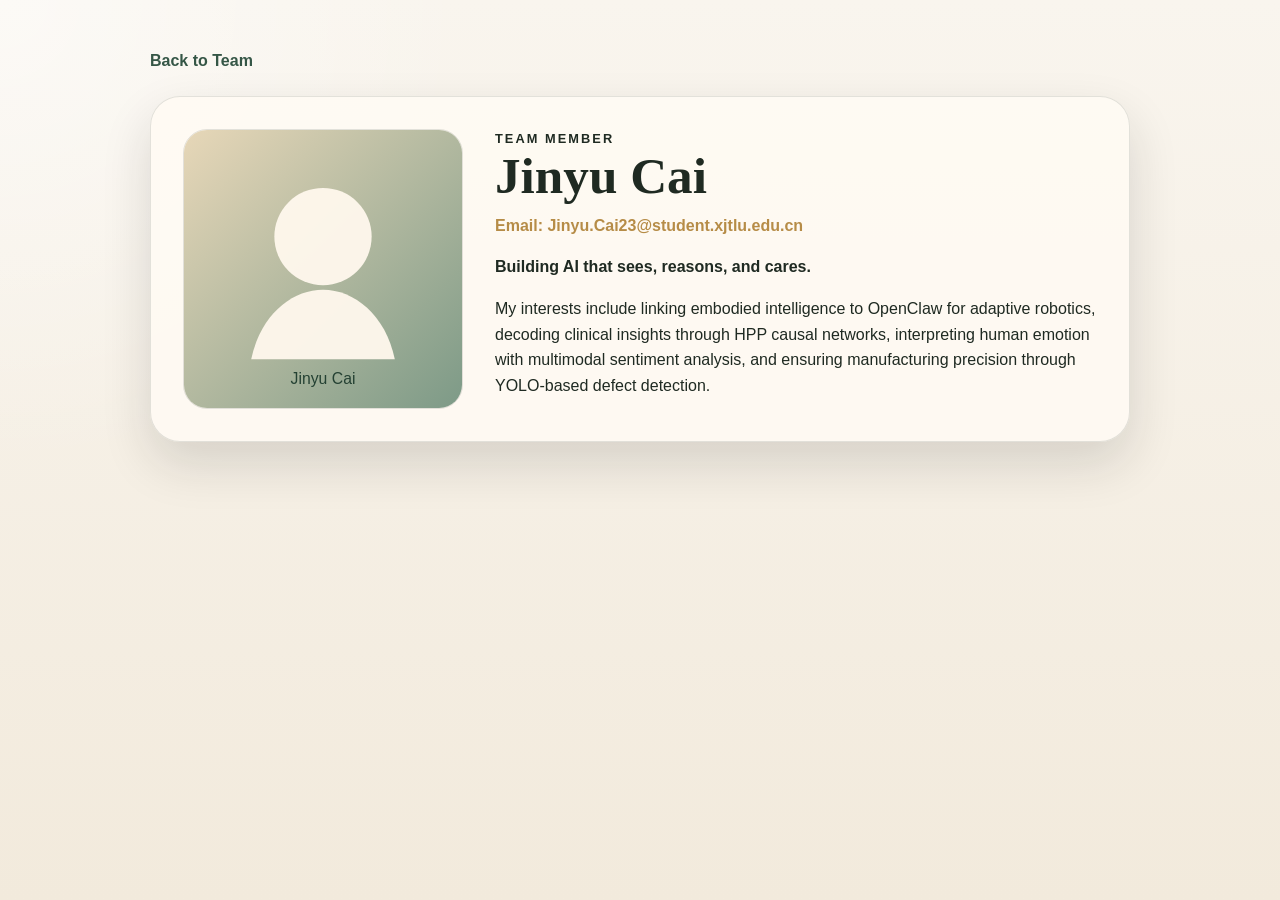
==== member-1.html @ c582700a "Update team profiles and AI section" ====
<!DOCTYPE html>
<html lang="en">
<head>
    <meta charset="UTF-8">
    <meta name="viewport" content="width=device-width, initial-scale=1.0">
    <title>Member 1 - Suzhou Garden Odyssey</title>
    <link rel="stylesheet" href="style.css">
</head>
<body class="detail-page">
    <main class="detail-shell">
        <a class="back-link" href="index.html#team">Back to Team</a>
        <section class="detail-card">
            <img class="detail-photo" src="images/jinyu-cai.svg" alt="Jinyu Cai">
            <div class="detail-copy">
                <p class="section-kicker">Team Member</p>
                <h1>Jinyu Cai</h1>
                <p class="detail-email">Email: Jinyu.Cai23@student.xjtlu.edu.cn</p>
                <p>
                    <strong>Building AI that sees, reasons, and cares.</strong>
                </p>
                <p>
                    My interests include linking embodied intelligence to OpenClaw for adaptive
                    robotics, decoding clinical insights through HPP causal networks, interpreting
                    human emotion with multimodal sentiment analysis, and ensuring manufacturing
                    precision through YOLO-based defect detection.
                </p>
            </div>
        </section>
    </main>
</body>
</html>
---- style.css ----
:root {
    --ink: #1f2a22;
    --muted: #5e675f;
    --paper: #f7f2e8;
    --paper-deep: #efe5d1;
    --jade: #355646;
    --jade-soft: #6e8b74;
    --gold: #b68c47;
    --line: rgba(31, 42, 34, 0.12);
    --shadow: 0 22px 50px rgba(25, 30, 26, 0.14);
}

* {
    box-sizing: border-box;
}

html {
    scroll-behavior: smooth;
}

body {
    margin: 0;
    font-family: "Segoe UI", "Helvetica Neue", Arial, sans-serif;
    color: var(--ink);
    background:
        radial-gradient(circle at top left, rgba(255, 255, 255, 0.5), transparent 30%),
        linear-gradient(180deg, #f9f5ee 0%, #f2eadc 100%);
    line-height: 1.6;
}

a {
    color: inherit;
    text-decoration: none;
}

.hero {
    min-height: 100vh;
    padding: 1.5rem clamp(1.2rem, 3vw, 3rem) 3rem;
    background:
        linear-gradient(180deg, rgba(19, 28, 24, 0.32), rgba(19, 28, 24, 0.56)),
        url("caption.jpg") center/cover no-repeat;
    color: #fffaf1;
    display: flex;
    flex-direction: column;
}

.site-nav {
    display: flex;
    align-items: center;
    justify-content: space-between;
    gap: 1rem;
    padding: 0.6rem 0;
}

.brand {
    font-family: Georgia, "Times New Roman", serif;
    font-size: 1.15rem;
    letter-spacing: 0.08em;
    text-transform: uppercase;
}

.nav-links {
    display: flex;
    flex-wrap: wrap;
    gap: 1rem;
    font-size: 0.95rem;
}

.nav-links a {
    padding-bottom: 0.2rem;
    border-bottom: 1px solid transparent;
}

.nav-links a:hover,
.nav-links a:focus-visible {
    border-color: rgba(255, 250, 241, 0.8);
}

.hero-content {
    max-width: 760px;
    margin: auto 0;
    padding: 5rem 0 3rem;
}

.eyebrow,
.section-kicker,
.persona-label {
    margin: 0 0 0.75rem;
    text-transform: uppercase;
    letter-spacing: 0.16em;
    font-size: 0.8rem;
    font-weight: 700;
}

.hero h1 {
    margin: 0;
    font-family: Georgia, "Times New Roman", serif;
    font-size: clamp(3rem, 7vw, 5.8rem);
    line-height: 0.95;
    max-width: 9ch;
}

.hero-subtitle {
    margin: 1.5rem 0 0;
    max-width: 38rem;
    font-size: clamp(1.05rem, 2vw, 1.3rem);
    color: rgba(255, 250, 241, 0.92);
}

.hero-button {
    display: inline-block;
    margin-top: 2rem;
    padding: 0.95rem 1.4rem;
    background: rgba(255, 250, 241, 0.92);
    color: var(--jade);
    border-radius: 999px;
    font-weight: 700;
    box-shadow: 0 10px 30px rgba(17, 24, 21, 0.2);
}

.section {
    width: min(1120px, calc(100% - 2.4rem));
    margin: 0 auto;
    padding: 5.5rem 0;
}

.section-heading {
    margin-bottom: 2rem;
}

.section-heading h2 {
    margin: 0;
    font-family: Georgia, "Times New Roman", serif;
    font-size: clamp(2rem, 4vw, 3rem);
    line-height: 1.05;
}

.section-note {
    max-width: 42rem;
    margin: 0.9rem 0 0;
    color: var(--muted);
}

.overview-grid,
.team-grid,
.persona-grid {
    display: grid;
    gap: 1.4rem;
}

.overview-grid {
    grid-template-columns: repeat(auto-fit, minmax(220px, 1fr));
}

.team-grid {
    grid-template-columns: repeat(auto-fit, minmax(220px, 1fr));
}

.persona-grid {
    grid-template-columns: repeat(auto-fit, minmax(320px, 1fr));
}

.info-card,
.team-card,
.persona-card,
.ai-card {
    background: rgba(255, 251, 244, 0.78);
    backdrop-filter: blur(8px);
    border: 1px solid var(--line);
    border-radius: 28px;
    box-shadow: var(--shadow);
}

.info-card {
    padding: 1.6rem;
}

.info-card h3,
.team-card h3,
.persona-card h3 {
    margin: 0 0 0.6rem;
    font-family: Georgia, "Times New Roman", serif;
    font-size: 1.5rem;
}

.team-section,
.ai-section {
    position: relative;
}

.team-section::before,
.ai-section::before {
    content: "";
    position: absolute;
    inset: 1.4rem 0 1.4rem;
    background: linear-gradient(135deg, rgba(182, 140, 71, 0.08), rgba(53, 86, 70, 0.1));
    border-radius: 36px;
    z-index: -1;
}

.team-card {
    padding: 1.5rem;
}

.team-card-link {
    color: inherit;
    display: block;
}

.team-card-link:hover .team-card,
.team-card-link:focus-visible .team-card {
    transform: translateY(-4px);
    box-shadow: 0 26px 55px rgba(25, 30, 26, 0.18);
}

.member-photo {
    width: 100%;
    aspect-ratio: 1 / 1;
    margin-bottom: 1.2rem;
    border-radius: 22px;
    display: block;
    object-fit: cover;
    border: 1px solid var(--line);
}

.member-email,
.detail-email {
    margin: 0 0 0.65rem;
    color: var(--gold);
    font-weight: 700;
}

.team-card,
.info-card,
.persona-card,
.ai-card {
    transition: transform 0.2s ease, box-shadow 0.2s ease;
}

.member-intro,
.info-card p,
.persona-meta,
.persona-card p,
.ai-card p {
    margin: 0;
}

.persona-card {
    padding: 1.8rem;
    border-top: 4px solid var(--gold);
}

.secondary-persona {
    border-top-color: var(--jade-soft);
}

.persona-header {
    margin-bottom: 1.3rem;
}

.persona-meta {
    color: var(--muted);
}

.persona-block + .persona-block {
    margin-top: 1rem;
}

.persona-block h4 {
    margin: 0 0 0.4rem;
    font-size: 1rem;
    text-transform: uppercase;
    letter-spacing: 0.08em;
    color: var(--jade);
}

.persona-block ul {
    margin: 0;
    padding-left: 1.2rem;
}

.ai-card {
    padding: 1.8rem;
    max-width: 900px;
}

.ai-card p + p {
    margin-top: 1rem;
}

.site-footer {
    padding: 2rem 1.2rem 3rem;
    text-align: center;
    color: var(--muted);
    font-size: 0.95rem;
}

.detail-page {
    min-height: 100vh;
}

.detail-shell {
    width: min(980px, calc(100% - 2rem));
    margin: 0 auto;
    padding: 3rem 0 4rem;
}

.back-link {
    display: inline-block;
    margin-bottom: 1.4rem;
    color: var(--jade);
    font-weight: 700;
}

.detail-card {
    display: grid;
    grid-template-columns: minmax(220px, 280px) 1fr;
    gap: 2rem;
    padding: 2rem;
    background: rgba(255, 251, 244, 0.86);
    border: 1px solid var(--line);
    border-radius: 30px;
    box-shadow: var(--shadow);
}

.detail-photo {
    width: 100%;
    aspect-ratio: 1 / 1;
    border-radius: 24px;
    display: block;
    object-fit: cover;
    border: 1px solid var(--line);
}

.detail-copy h1 {
    margin: 0 0 0.6rem;
    font-family: Georgia, "Times New Roman", serif;
    font-size: clamp(2rem, 4vw, 3.2rem);
    line-height: 1.05;
}

.detail-copy p {
    margin: 0;
}

.detail-copy p + p {
    margin-top: 1rem;
}

@media (max-width: 720px) {
    .site-nav {
        align-items: flex-start;
        flex-direction: column;
    }

    .hero {
        min-height: 88vh;
    }

    .hero-content {
        padding-top: 4rem;
    }

    .hero h1 {
        max-width: none;
    }

    .section {
        width: min(1120px, calc(100% - 1.4rem));
        padding: 4rem 0;
    }

    .detail-card {
        grid-template-columns: 1fr;
        padding: 1.4rem;
    }
}
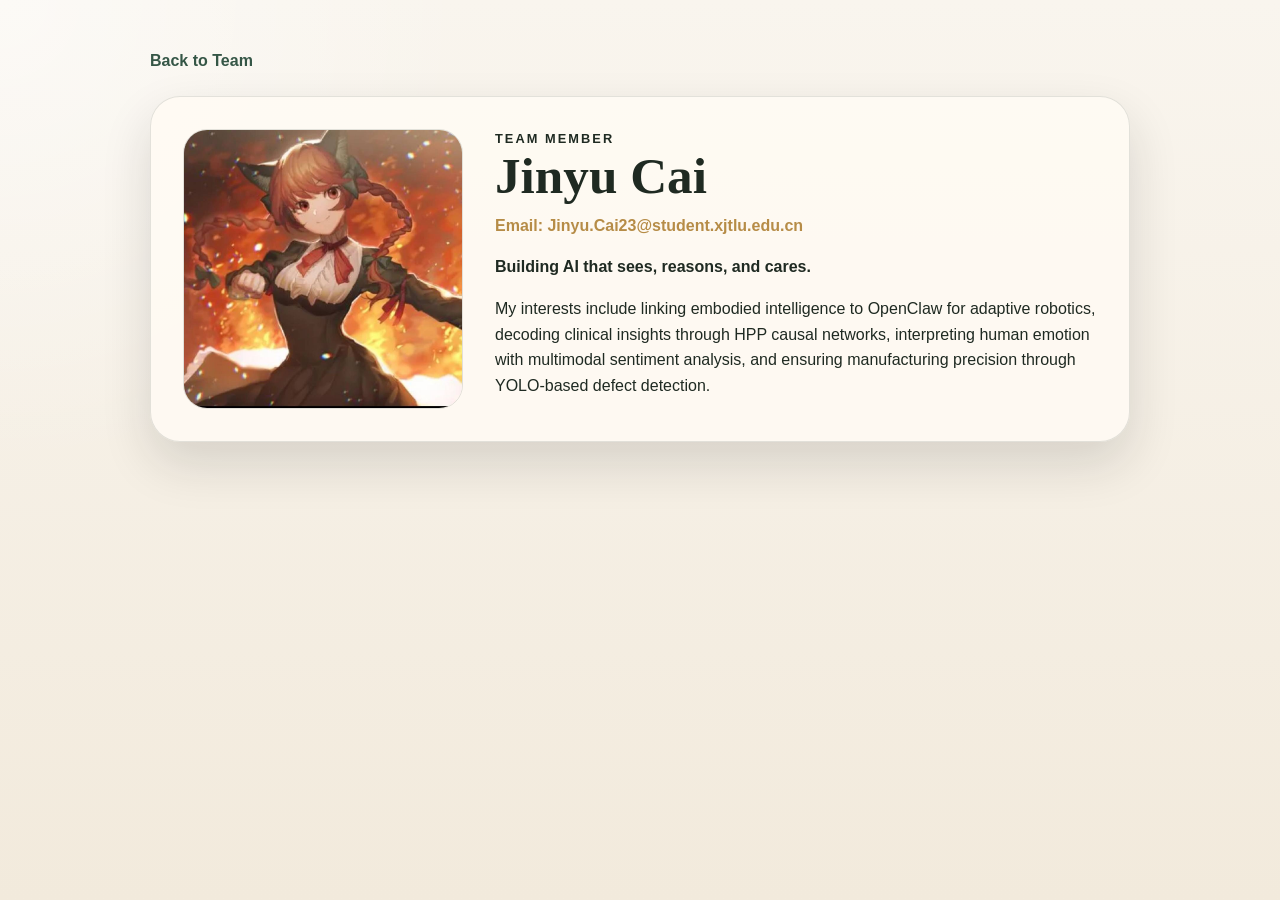
==== commit 33899d06: "Switch member images to JPG files" ====
--- a/member-1.html
+++ b/member-1.html
@@ -10,7 +10,7 @@
     <main class="detail-shell">
         <a class="back-link" href="index.html#team">Back to Team</a>
         <section class="detail-card">
-            <img class="detail-photo" src="images/jinyu-cai.svg" alt="Jinyu Cai">
+            <img class="detail-photo" src="images/jinyu-cai.jpg" alt="Jinyu Cai">
             <div class="detail-copy">
                 <p class="section-kicker">Team Member</p>
                 <h1>Jinyu Cai</h1>
